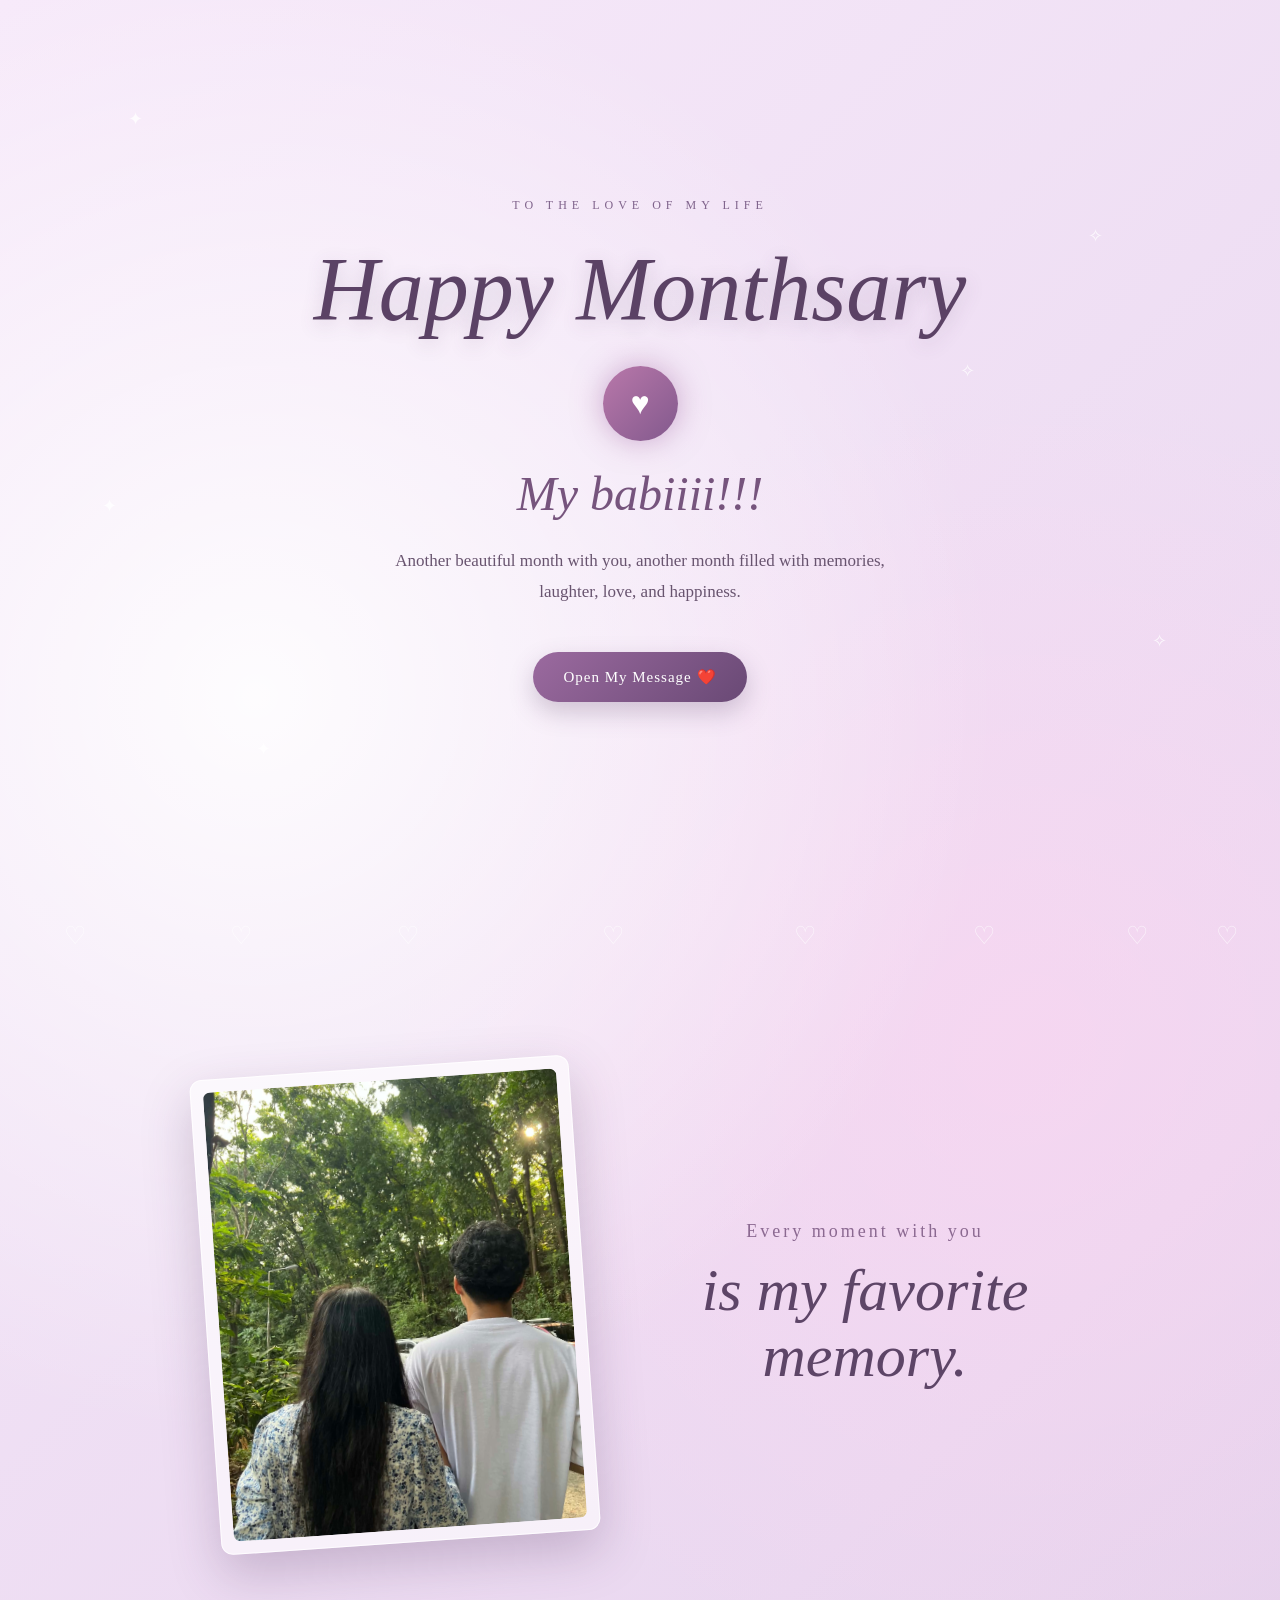
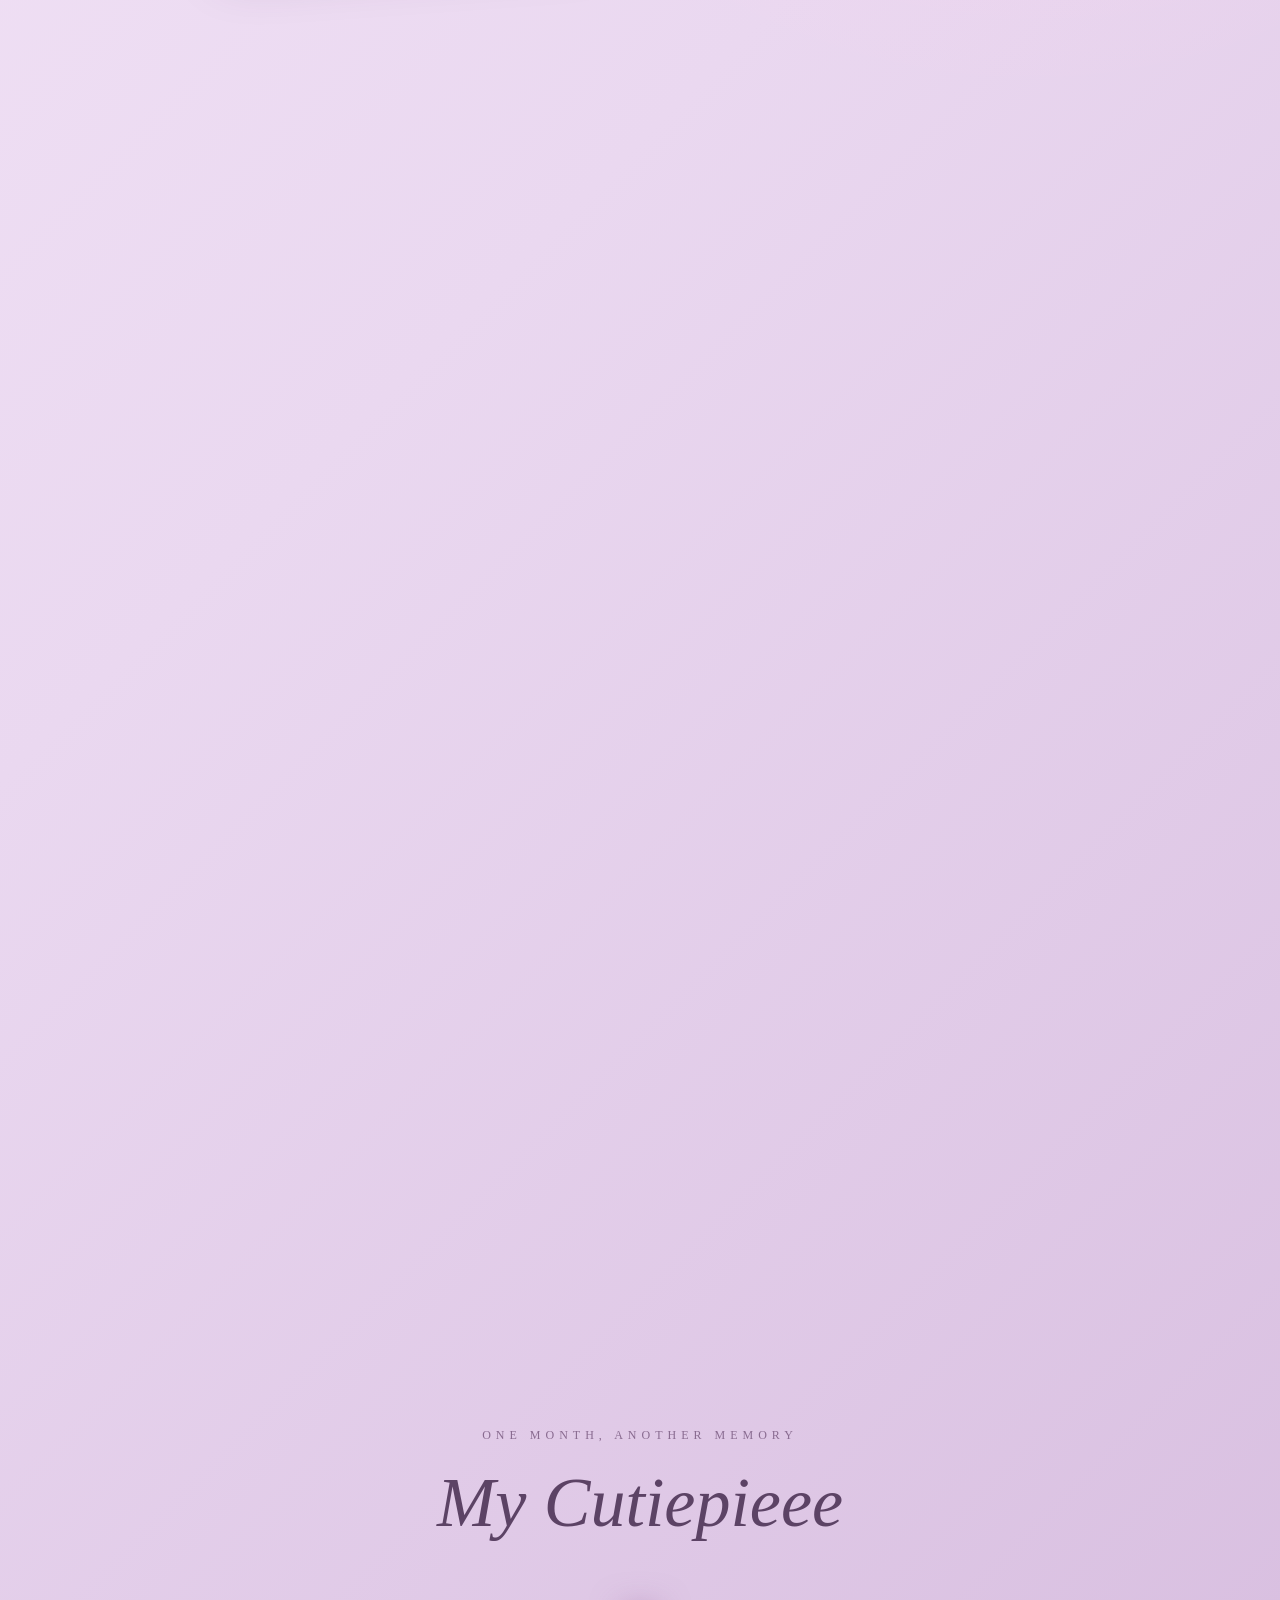
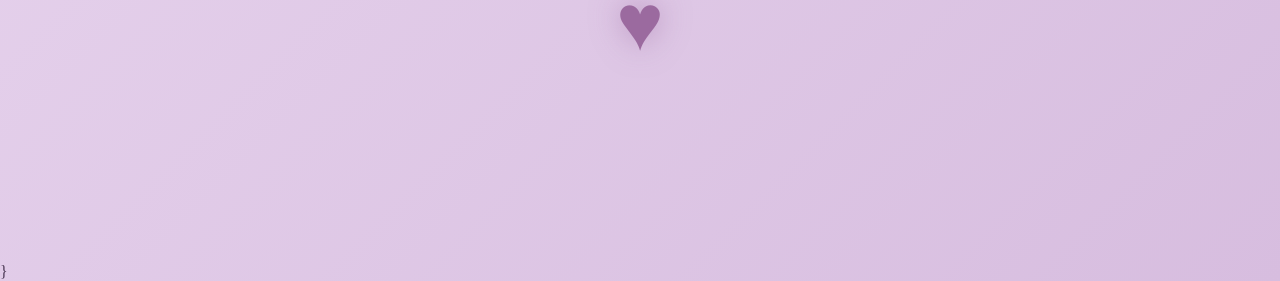
==== 1st.html @ cf3902f1 "Add files via upload" ====
<!DOCTYPE html>
<html lang="en">
<head>
    <meta charset="UTF-8">
    <meta name="viewport" content="width=device-width, initial-scale=1.0">
    <title>Happy Monthsary my babyyy saiahhh!!!❤️</title>
    <link rel="stylesheet" href="monthsary.css">
</head>
<body>
<audio id="bgMusic" loop> <source src="love.mp3" type="audio/mpeg"> </audio>
    <div class="hearts">
        <span>♡</span>
        <span>♡</span>
        <span>♡</span>
        <span>♡</span>
        <span>♡</span>
        <span>♡</span>
        <span>♡</span>
        <span>♡</span>
    </div>

    <div class="stars">
        <span>✦</span>
        <span>✧</span>
        <span>✦</span>
        <span>✧</span>
        <span>✦</span>
        <span>✧</span>
    </div>

    <main class="container">

        <section class="hero">
            <p class="small-text">TO THE LOVE OF MY LIFE</p>

            <h1>Happy Monthsary</h1>

            <div class="heart">♥</div>

            <h2>My babiiii!!!</h2>

            <p class="intro">
                Another beautiful month with you,
                another month filled with memories,
                laughter, love, and happiness.
            </p>

            <button onclick="showMessage()">Open My Message ❤️</button>
        </section>

        <section class="photo-section">
            <div class="photo-frame">
                <img src="us.jpg" alt="Our Photo">
            </div>

            <div class="photo-text">
                <p>Every moment with you</p>
                <h2>is my favorite memory.</h2>
            </div>
        </section>

        <section class="message" id="message">
            <div class="message-card">
                <p class="message-title">A Little Message For You</p>

                <h2>To My Beautiful Girl ❤️</h2>

                <p>
                    Happy monthsary, my love.
                </p>

                <p>
                    I just want you to know how grateful I am
                    to have you in my life. Every day with you babi
                    is something I treasure jd always, whether we're
                    happy or kabuang hehe , talking about random
                    things nga kita ray maka sabot HAHHAAHH.
                </p>

                <p>
                    You make ordinary days feel special.
                    You make me smile when I need it the most,
                    and you give me so many reasons to be happy.
                </p>

                <p>
                 Dili man ko maka tell nimo in perfect words nga maka
                 tell nimo how much you mean to me,
                    but I hope you always remember that
                    I love and appreciate you more than you know.
                </p>

                <p>
                    Here's to monthsary BABIII!!!
                    more memories, more laughter,
                    more adventures, and more love.
                </p>

                <p class="forever"> Id choose yoi in a hundered lifetime babi:), in diff worlds
                    , in any version of you i'd still choose you hub:> ❤️
                </p>

                <div class="signature">
                    Forever yours,<br>
                    <span>BABI:)</span>
                </div>
            </div>
        </section>

        <section class="love-section">
            <p>ONE MONTH, ANOTHER MEMORY</p>
            <h2>My Cutiepieee</h2>
            <div class="big-heart">♥</div>
        </section>

    </main>

<script> const music = document.getElementById("bgMusic"); function startMusic() { music.volume = 0.5; music.play().catch(() => {}); } document.addEventListener("click", startMusic, { once: true }); function showMessage() { startMusic(); const message = document.getElementById("message"); message.classList.add("show"); message.scrollIntoView({ behavior: "smooth" }); } </script>
        }
    </script>

</body>
</html>
---- monthsary.css ----
* {
    margin: 0;
    padding: 0;
    box-sizing: border-box;
}

html {
    scroll-behavior: smooth;
}

body {
    min-height: 100vh;
    overflow-x: hidden;
    font-family: Georgia, "Times New Roman", serif;
    color: #4b3854;
    background:
        radial-gradient(circle at 20% 20%, rgba(255,255,255,.9), transparent 25%),
        radial-gradient(circle at 80% 30%, rgba(255,210,240,.5), transparent 25%),
        linear-gradient(135deg, #f7eafa, #ead8f0, #d7bddf);
}

.container {
    position: relative;
    z-index: 2;
    width: 100%;
}

.hero {
    min-height: 100vh;
    display: flex;
    flex-direction: column;
    justify-content: center;
    align-items: center;
    text-align: center;
    padding: 40px 20px;
    animation: fadeIn 1.5s ease;
}

.small-text {
    letter-spacing: 5px;
    font-size: 12px;
    color: #80648c;
    margin-bottom: 25px;
    animation: slideDown 1s ease;
}

.hero h1 {
    font-size: clamp(45px, 9vw, 90px);
    font-weight: 400;
    font-style: italic;
    color: #5b4265;
    text-shadow: 0 5px 20px rgba(91,66,101,.2);
    animation: titleAppear 1.5s ease;
}

.heart {
    width: 75px;
    height: 75px;
    display: flex;
    justify-content: center;
    align-items: center;
    margin: 25px 0;
    color: white;
    font-size: 32px;
    background: linear-gradient(135deg, #b978aa, #82598d);
    border-radius: 50%;
    box-shadow: 0 0 30px rgba(160,100,160,.5);
    animation: heartbeat 1.5s infinite;
}

.hero h2 {
    font-size: clamp(28px, 5vw, 48px);
    font-weight: 400;
    font-style: italic;
    color: #76547d;
}

.intro {
    max-width: 550px;
    margin: 25px auto;
    line-height: 1.8;
    font-size: 17px;
    color: #68546f;
}

button {
    border: none;
    outline: none;
    padding: 16px 30px;
    margin-top: 20px;
    border-radius: 50px;
    color: white;
    background: linear-gradient(135deg, #9b6a9f, #694975);
    font-family: inherit;
    font-size: 15px;
    letter-spacing: 1px;
    cursor: pointer;
    box-shadow: 0 10px 25px rgba(88,58,98,.25);
    transition: .4s ease;
}

button:hover {
    transform: translateY(-5px) scale(1.05);
    box-shadow: 0 15px 35px rgba(88,58,98,.35);
}

.photo-section {
    min-height: 90vh;
    padding: 100px 20px;
    display: flex;
    justify-content: center;
    align-items: center;
    gap: 70px;
    flex-wrap: wrap;
    text-align: center;
}

.photo-frame {
    width: min(380px, 85vw);
    padding: 12px;
    background: rgba(255,255,255,.6);
    border: 1px solid rgba(255,255,255,.8);
    border-radius: 12px;
    box-shadow: 0 20px 50px rgba(80,50,90,.25);
    transform: rotate(-4deg);
    animation: floatingPhoto 4s ease-in-out infinite;
}

.photo-frame img {
    display: block;
    width: 100%;
    height: 450px;
    object-fit: cover;
    border-radius: 7px;
}

.photo-text {
    max-width: 420px;
}

.photo-text p {
    font-size: 18px;
    letter-spacing: 3px;
    color: #8b6991;
    margin-bottom: 15px;
}

.photo-text h2 {
    font-size: clamp(35px, 6vw, 60px);
    font-weight: 400;
    font-style: italic;
    line-height: 1.1;
    color: #5d4567;
}

.message {
    min-height: 100vh;
    padding: 100px 20px;
    display: flex;
    justify-content: center;
    align-items: center;
    opacity: 0;
    transform: translateY(100px);
    transition: 1.2s ease;
}

.message.show {
    opacity: 1;
    transform: translateY(0);
}

.message-card {
    width: min(700px, 92vw);
    padding: 60px 50px;
    text-align: center;
    border-radius: 25px;
    background: rgba(255,255,255,.55);
    border: 1px solid rgba(255,255,255,.8);
    backdrop-filter: blur(15px);
    box-shadow: 0 25px 70px rgba(83,55,92,.2);
}

.message-title {
    font-size: 12px;
    letter-spacing: 4px;
    color: #96729c;
    margin-bottom: 20px;
}

.message-card h2 {
    font-size: clamp(32px, 6vw, 50px);
    font-weight: 400;
    font-style: italic;
    color: #63466c;
    margin-bottom: 35px;
}

.message-card p:not(.message-title):not(.forever) {
    font-size: 17px;
    line-height: 1.9;
    color: #66546c;
    margin-bottom: 22px;
}

.forever {
    margin-top: 35px;
    font-size: 20px;
    line-height: 1.8;
    font-style: italic;
    color: #754e7e;
}

.signature {
    margin-top: 40px;
    font-size: 16px;
    line-height: 1.8;
    color: #80648b;
}

.signature span {
    font-size: 30px;
    font-style: italic;
    color: #694873;
}

.love-section {
    min-height: 70vh;
    display: flex;
    flex-direction: column;
    justify-content: center;
    align-items: center;
    text-align: center;
    padding: 80px 20px;
}

.love-section p {
    font-size: 12px;
    letter-spacing: 5px;
    color: #896b90;
    margin-bottom: 20px;
}

.love-section h2 {
    font-size: clamp(35px, 7vw, 70px);
    font-weight: 400;
    font-style: italic;
    color: #5c4365;
}

.big-heart {
    margin-top: 35px;
    font-size: 80px;
    color: #9b6a9f;
    animation: heartbeat 1.5s infinite;
    text-shadow: 0 0 30px rgba(155,106,159,.5);
}

.hearts span {
    position: fixed;
    bottom: -50px;
    z-index: 1;
    color: rgba(255,255,255,.7);
    font-size: 25px;
    pointer-events: none;
    animation: floatHeart linear infinite;
}

.hearts span:nth-child(1) {
    left: 5%;
    animation-duration: 10s;
}

.hearts span:nth-child(2) {
    left: 18%;
    animation-duration: 14s;
    animation-delay: 2s;
}

.hearts span:nth-child(3) {
    left: 31%;
    animation-duration: 11s;
    animation-delay: 5s;
}

.hearts span:nth-child(4) {
    left: 47%;
    animation-duration: 15s;
    animation-delay: 1s;
}

.hearts span:nth-child(5) {
    left: 62%;
    animation-duration: 12s;
    animation-delay: 4s;
}

.hearts span:nth-child(6) {
    left: 76%;
    animation-duration: 16s;
    animation-delay: 3s;
}

.hearts span:nth-child(7) {
    left: 88%;
    animation-duration: 13s;
    animation-delay: 6s;
}

.hearts span:nth-child(8) {
    left: 95%;
    animation-duration: 17s;
    animation-delay: 8s;
}

.stars span {
    position: fixed;
    color: rgba(255,255,255,.8);
    font-size: 18px;
    animation: twinkle 2s infinite alternate;
    z-index: 1;
}

.stars span:nth-child(1) {
    top: 12%;
    left: 10%;
}

.stars span:nth-child(2) {
    top: 25%;
    left: 85%;
    animation-delay: .5s;
}

.stars span:nth-child(3) {
    top: 55%;
    left: 8%;
    animation-delay: 1s;
}

.stars span:nth-child(4) {
    top: 70%;
    left: 90%;
    animation-delay: 1.5s;
}

.stars span:nth-child(5) {
    top: 82%;
    left: 20%;
    animation-delay: .8s;
}

.stars span:nth-child(6) {
    top: 40%;
    left: 75%;
    animation-delay: 1.2s;
}

@keyframes fadeIn {
    from {
        opacity: 0;
    }
    to {
        opacity: 1;
    }
}

@keyframes slideDown {
    from {
        opacity: 0;
        transform: translateY(-30px);
    }
    to {
        opacity: 1;
        transform: translateY(0);
    }
}

@keyframes titleAppear {
    from {
        opacity: 0;
        transform: scale(.8);
    }
    to {
        opacity: 1;
        transform: scale(1);
    }
}

@keyframes heartbeat {
    0%, 100% {
        transform: scale(1);
    }
    15% {
        transform: scale(1.15);
    }
    30% {
        transform: scale(1);
    }
    45% {
        transform: scale(1.1);
    }
}

@keyframes floatingPhoto {
    0%, 100% {
        transform: rotate(-4deg) translateY(0);
    }
    50% {
        transform: rotate(-2deg) translateY(-15px);
    }
}

@keyframes floatHeart {
    0% {
        transform: translateY(0) rotate(0deg);
        opacity: 0;
    }
    10% {
        opacity: 1;
    }
    90% {
        opacity: 1;
    }
    100% {
        transform: translateY(-110vh) rotate(360deg);
        opacity: 0;
    }
}

@keyframes twinkle {
    from {
        opacity: .2;
        transform: scale(.7);
    }
    to {
        opacity: 1;
        transform: scale(1.3);
    }
}

@media (max-width: 600px) {
    .hero {
        padding: 30px 18px;
    }

    .small-text {
        font-size: 10px;
        letter-spacing: 3px;
    }

    .intro {
        font-size: 15px;
    }

    .photo-section {
        padding: 70px 20px;
        gap: 50px;
    }

    .photo-frame img {
        height: 380px;
    }

    .message {
        padding: 70px 15px;
    }

    .message-card {
        padding: 45px 25px;
    }

    .message-card p:not(.message-title):not(.forever) {
        font-size: 15px;
    }

    .love-section {
        padding: 60px 20px;
    }
}
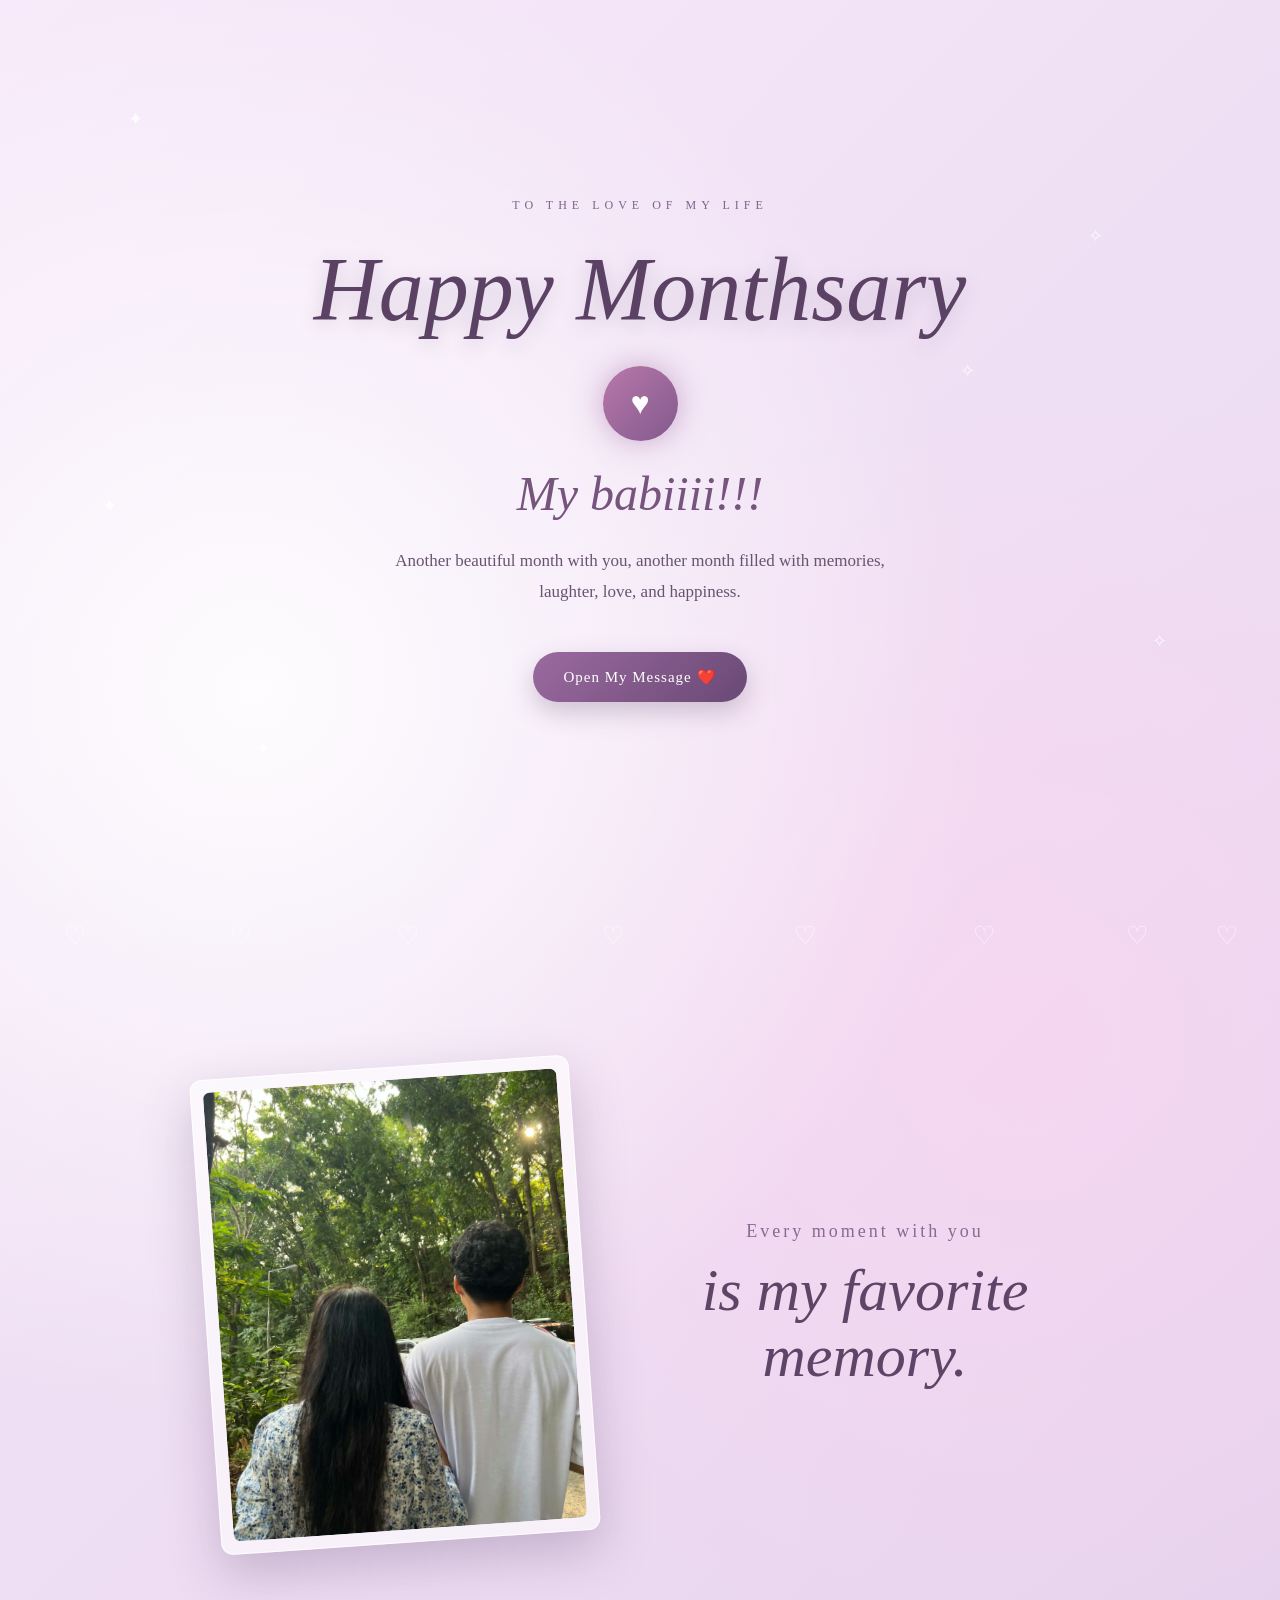
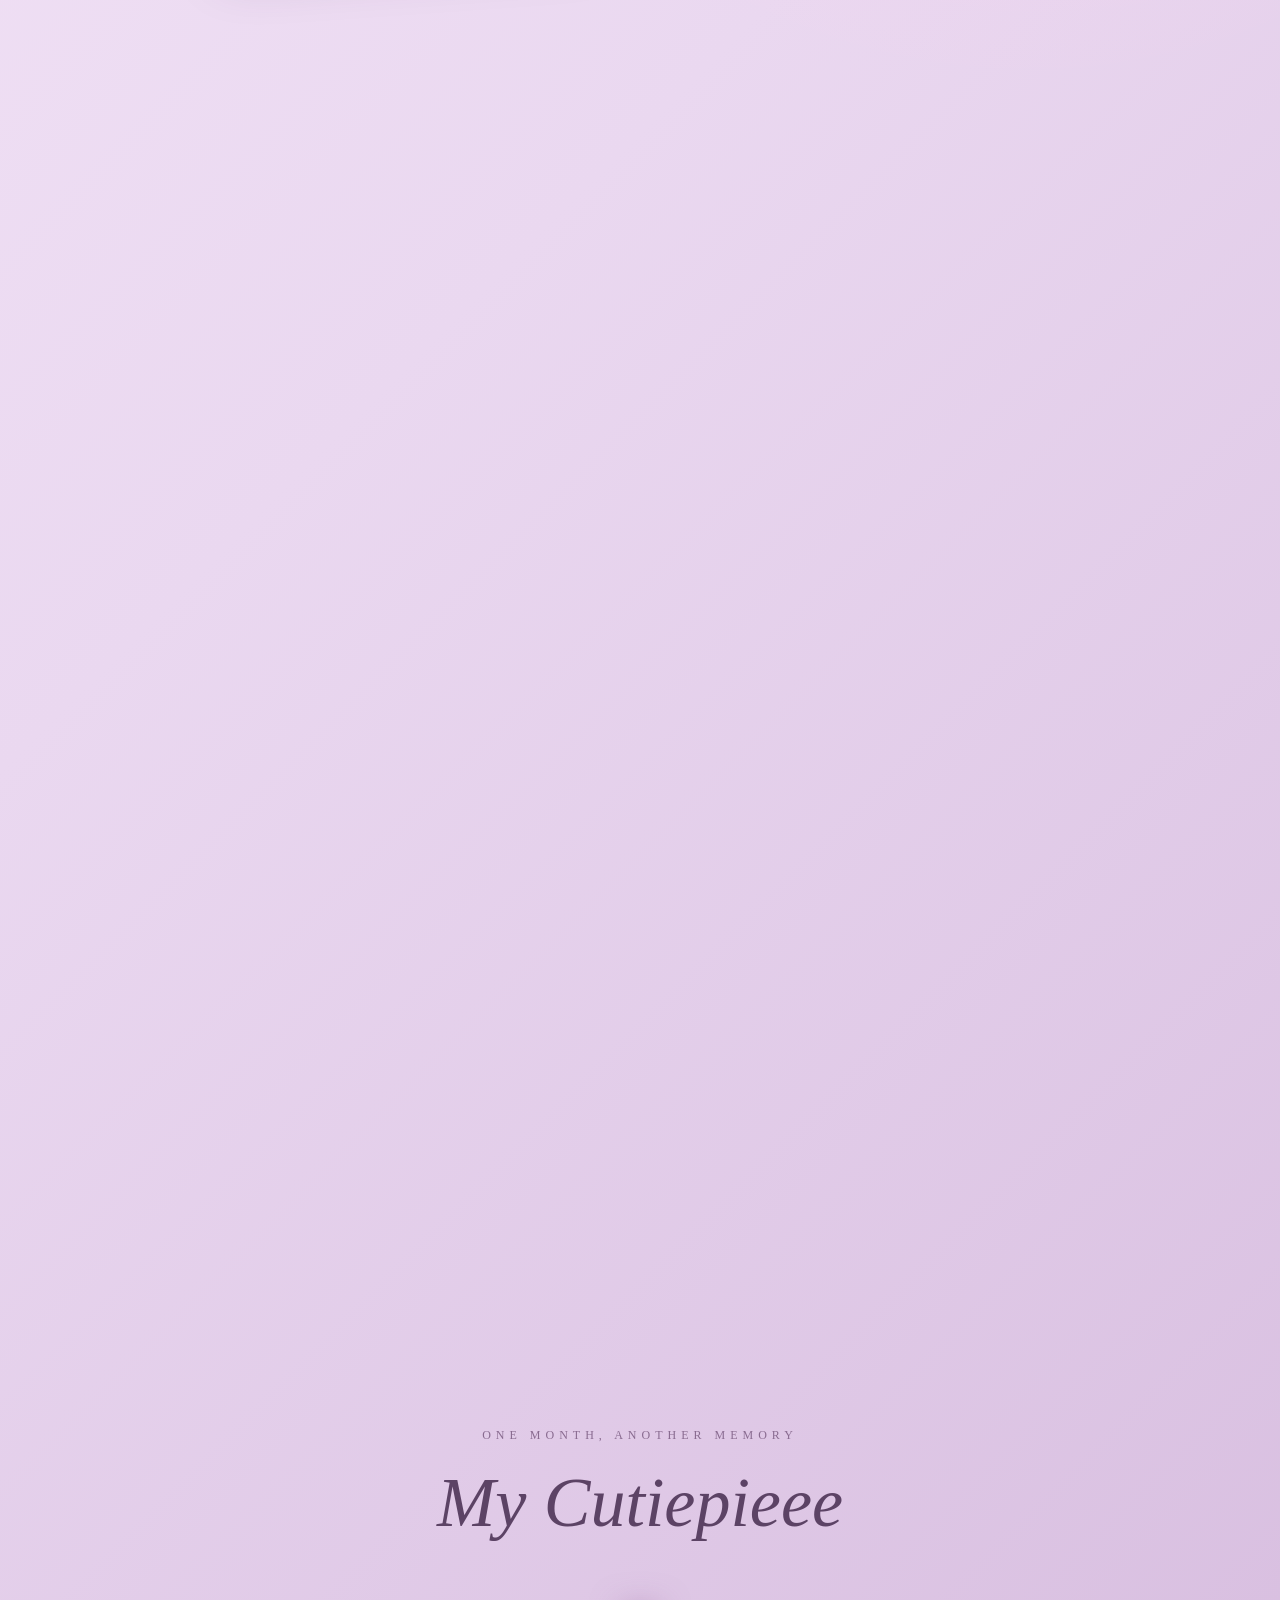
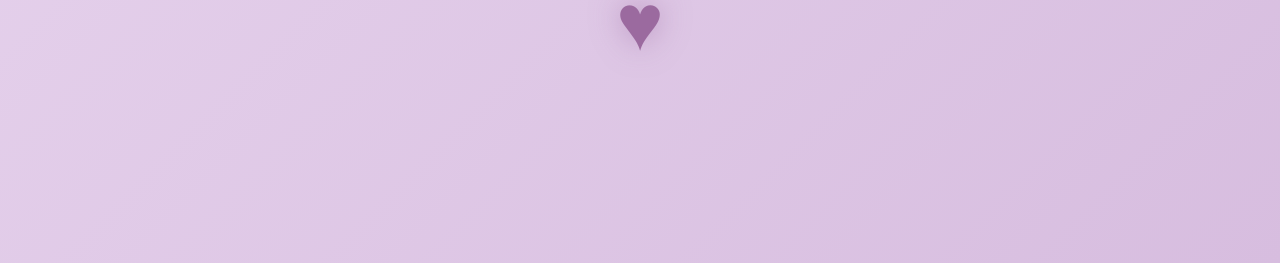
==== commit 73aca4e0: "Update 1st.html" ====
--- a/1st.html
+++ b/1st.html
@@ -8,117 +8,151 @@
     <link rel="stylesheet" href="monthsary.css">
 </head>
 <body>
-<audio id="bgMusic" loop> <source src="love.mp3" type="audio/mpeg"> </audio>
-    <div class="hearts">
-        <span>♡</span>
-        <span>♡</span>
-        <span>♡</span>
-        <span>♡</span>
-        <span>♡</span>
-        <span>♡</span>
-        <span>♡</span>
-        <span>♡</span>
-    </div>
 
-    <div class="stars">
-        <span>✦</span>
-        <span>✧</span>
-        <span>✦</span>
-        <span>✧</span>
-        <span>✦</span>
-        <span>✧</span>
-    </div>
+<audio id="bgMusic" loop preload="auto">
+    <source src="love.mp3" type="audio/mpeg">
+</audio>
 
-    <main class="container">
+<div class="hearts">
+    <span>♡</span>
+    <span>♡</span>
+    <span>♡</span>
+    <span>♡</span>
+    <span>♡</span>
+    <span>♡</span>
+    <span>♡</span>
+    <span>♡</span>
+</div>
 
-        <section class="hero">
-            <p class="small-text">TO THE LOVE OF MY LIFE</p>
+<div class="stars">
+    <span>✦</span>
+    <span>✧</span>
+    <span>✦</span>
+    <span>✧</span>
+    <span>✦</span>
+    <span>✧</span>
+</div>
 
-            <h1>Happy Monthsary</h1>
+<main class="container">
 
-            <div class="heart">♥</div>
+    <section class="hero">
+        <p class="small-text">TO THE LOVE OF MY LIFE</p>
 
-            <h2>My babiiii!!!</h2>
+        <h1>Happy Monthsary</h1>
 
-            <p class="intro">
-                Another beautiful month with you,
-                another month filled with memories,
-                laughter, love, and happiness.
+        <div class="heart">♥</div>
+
+        <h2>My babiiii!!!</h2>
+
+        <p class="intro">
+            Another beautiful month with you,
+            another month filled with memories,
+            laughter, love, and happiness.
+        </p>
+
+        <button onclick="showMessage()">Open My Message ❤️</button>
+    </section>
+
+    <section class="photo-section">
+        <div class="photo-frame">
+            <img src="us.jpg" alt="Our Photo">
+        </div>
+
+        <div class="photo-text">
+            <p>Every moment with you</p>
+            <h2>is my favorite memory.</h2>
+        </div>
+    </section>
+
+    <section class="message" id="message">
+        <div class="message-card">
+
+            <p class="message-title">A Little Message For You</p>
+
+            <h2>To My Beautiful Girl ❤️</h2>
+
+            <p>
+                Happy monthsary, my love.
             </p>
 
-            <button onclick="showMessage()">Open My Message ❤️</button>
-        </section>
+            <p>
+                I just want you to know how grateful I am
+                to have you in my life. Every day with you babi
+                is something I treasure jd always, whether we're
+                happy or kabuang hehe, talking about random
+                things nga kita ray maka sabot HAHHAAHH.
+            </p>
 
-        <section class="photo-section">
-            <div class="photo-frame">
-                <img src="us.jpg" alt="Our Photo">
+            <p>
+                You make ordinary days feel special.
+                You make me smile when I need it the most,
+                and you give me so many reasons to be happy.
+            </p>
+
+            <p>
+                Dili man ko maka tell nimo in perfect words nga maka
+                tell nimo how much you mean to me,
+                but I hope you always remember that
+                I love and appreciate you more than you know.
+            </p>
+
+            <p>
+                Here's to monthsary BABIII!!!
+                more memories, more laughter,
+                more adventures, and more love.
+            </p>
+
+            <p class="forever">
+                I'd choose you in a hundred lifetimes babi:),
+                in different worlds, in any version of you,
+                I'd still choose you hub:> ❤️
+            </p>
+
+            <div class="signature">
+                Forever yours,<br>
+                <span>BABI:)</span>
             </div>
 
-            <div class="photo-text">
-                <p>Every moment with you</p>
-                <h2>is my favorite memory.</h2>
-            </div>
-        </section>
+        </div>
+    </section>
 
-        <section class="message" id="message">
-            <div class="message-card">
-                <p class="message-title">A Little Message For You</p>
+    <section class="love-section">
+        <p>ONE MONTH, ANOTHER MEMORY</p>
+        <h2>My Cutiepieee</h2>
+        <div class="big-heart">♥</div>
+    </section>
 
-                <h2>To My Beautiful Girl ❤️</h2>
+</main>
 
-                <p>
-                    Happy monthsary, my love.
-                </p>
+<script>
+const music = document.getElementById("bgMusic");
 
-                <p>
-                    I just want you to know how grateful I am
-                    to have you in my life. Every day with you babi
-                    is something I treasure jd always, whether we're
-                    happy or kabuang hehe , talking about random
-                    things nga kita ray maka sabot HAHHAAHH.
-                </p>
+function startMusic() {
+    music.volume = 0.5;
 
-                <p>
-                    You make ordinary days feel special.
-                    You make me smile when I need it the most,
-                    and you give me so many reasons to be happy.
-                </p>
+    const playPromise = music.play();
 
-                <p>
-                 Dili man ko maka tell nimo in perfect words nga maka
-                 tell nimo how much you mean to me,
-                    but I hope you always remember that
-                    I love and appreciate you more than you know.
-                </p>
+    if (playPromise !== undefined) {
+        playPromise.catch(() => {});
+    }
+}
 
-                <p>
-                    Here's to monthsary BABIII!!!
-                    more memories, more laughter,
-                    more adventures, and more love.
-                </p>
+document.addEventListener("touchstart", startMusic, { once: true });
+document.addEventListener("click", startMusic, { once: true });
 
-                <p class="forever"> Id choose yoi in a hundered lifetime babi:), in diff worlds
-                    , in any version of you i'd still choose you hub:> ❤️
-                </p>
+function showMessage() {
+    startMusic();
 
-                <div class="signature">
-                    Forever yours,<br>
-                    <span>BABI:)</span>
-                </div>
-            </div>
-        </section>
+    const message = document.getElementById("message");
 
-        <section class="love-section">
-            <p>ONE MONTH, ANOTHER MEMORY</p>
-            <h2>My Cutiepieee</h2>
-            <div class="big-heart">♥</div>
-        </section>
+    message.classList.add("show");
 
-    </main>
-
-<script> const music = document.getElementById("bgMusic"); function startMusic() { music.volume = 0.5; music.play().catch(() => {}); } document.addEventListener("click", startMusic, { once: true }); function showMessage() { startMusic(); const message = document.getElementById("message"); message.classList.add("show"); message.scrollIntoView({ behavior: "smooth" }); } </script>
-        }
-    </script>
+    message.scrollIntoView({
+        behavior: "smooth",
+        block: "start"
+    });
+}
+</script>
 
 </body>
 </html>
--- a/monthsary.css
+++ b/monthsary.css
@@ -477,3 +477,117 @@
         padding: 60px 20px;
     }
 }
+@media (max-width: 600px) {
+    .hero {
+        min-height: 100svh;
+        padding: 30px 18px;
+    }
+
+    .hero h1 {
+        font-size: 48px;
+        line-height: 1.1;
+    }
+
+    .hero h2 {
+        font-size: 32px;
+    }
+
+    .small-text {
+        font-size: 9px;
+        letter-spacing: 3px;
+    }
+
+    .intro {
+        font-size: 15px;
+        line-height: 1.7;
+        max-width: 330px;
+    }
+
+    button {
+        padding: 15px 24px;
+        font-size: 14px;
+    }
+
+    .photo-section {
+        min-height: auto;
+        padding: 80px 20px;
+        gap: 45px;
+    }
+
+    .photo-frame {
+        width: 90%;
+        max-width: 330px;
+    }
+
+    .photo-frame img {
+        width: 100%;
+        height: 400px;
+        object-fit: cover;
+    }
+
+    .photo-text {
+        width: 100%;
+        padding: 0 15px;
+    }
+
+    .photo-text p {
+        font-size: 15px;
+        letter-spacing: 2px;
+    }
+
+    .photo-text h2 {
+        font-size: 38px;
+    }
+
+    .message {
+        min-height: auto;
+        padding: 70px 15px;
+    }
+
+    .message-card {
+        width: 100%;
+        padding: 40px 22px;
+        border-radius: 20px;
+    }
+
+    .message-card h2 {
+        font-size: 34px;
+        line-height: 1.2;
+    }
+
+    .message-card p:not(.message-title):not(.forever) {
+        font-size: 15px;
+        line-height: 1.8;
+    }
+
+    .forever {
+        font-size: 17px;
+        line-height: 1.7;
+    }
+
+    .love-section {
+        min-height: 70svh;
+        padding: 60px 20px;
+    }
+
+    .love-section p {
+        font-size: 9px;
+        letter-spacing: 3px;
+    }
+
+    .love-section h2 {
+        font-size: 42px;
+    }
+
+    .big-heart {
+        font-size: 65px;
+    }
+
+    .hearts span {
+        font-size: 20px;
+    }
+
+    .stars span {
+        font-size: 14px;
+    }
+}
